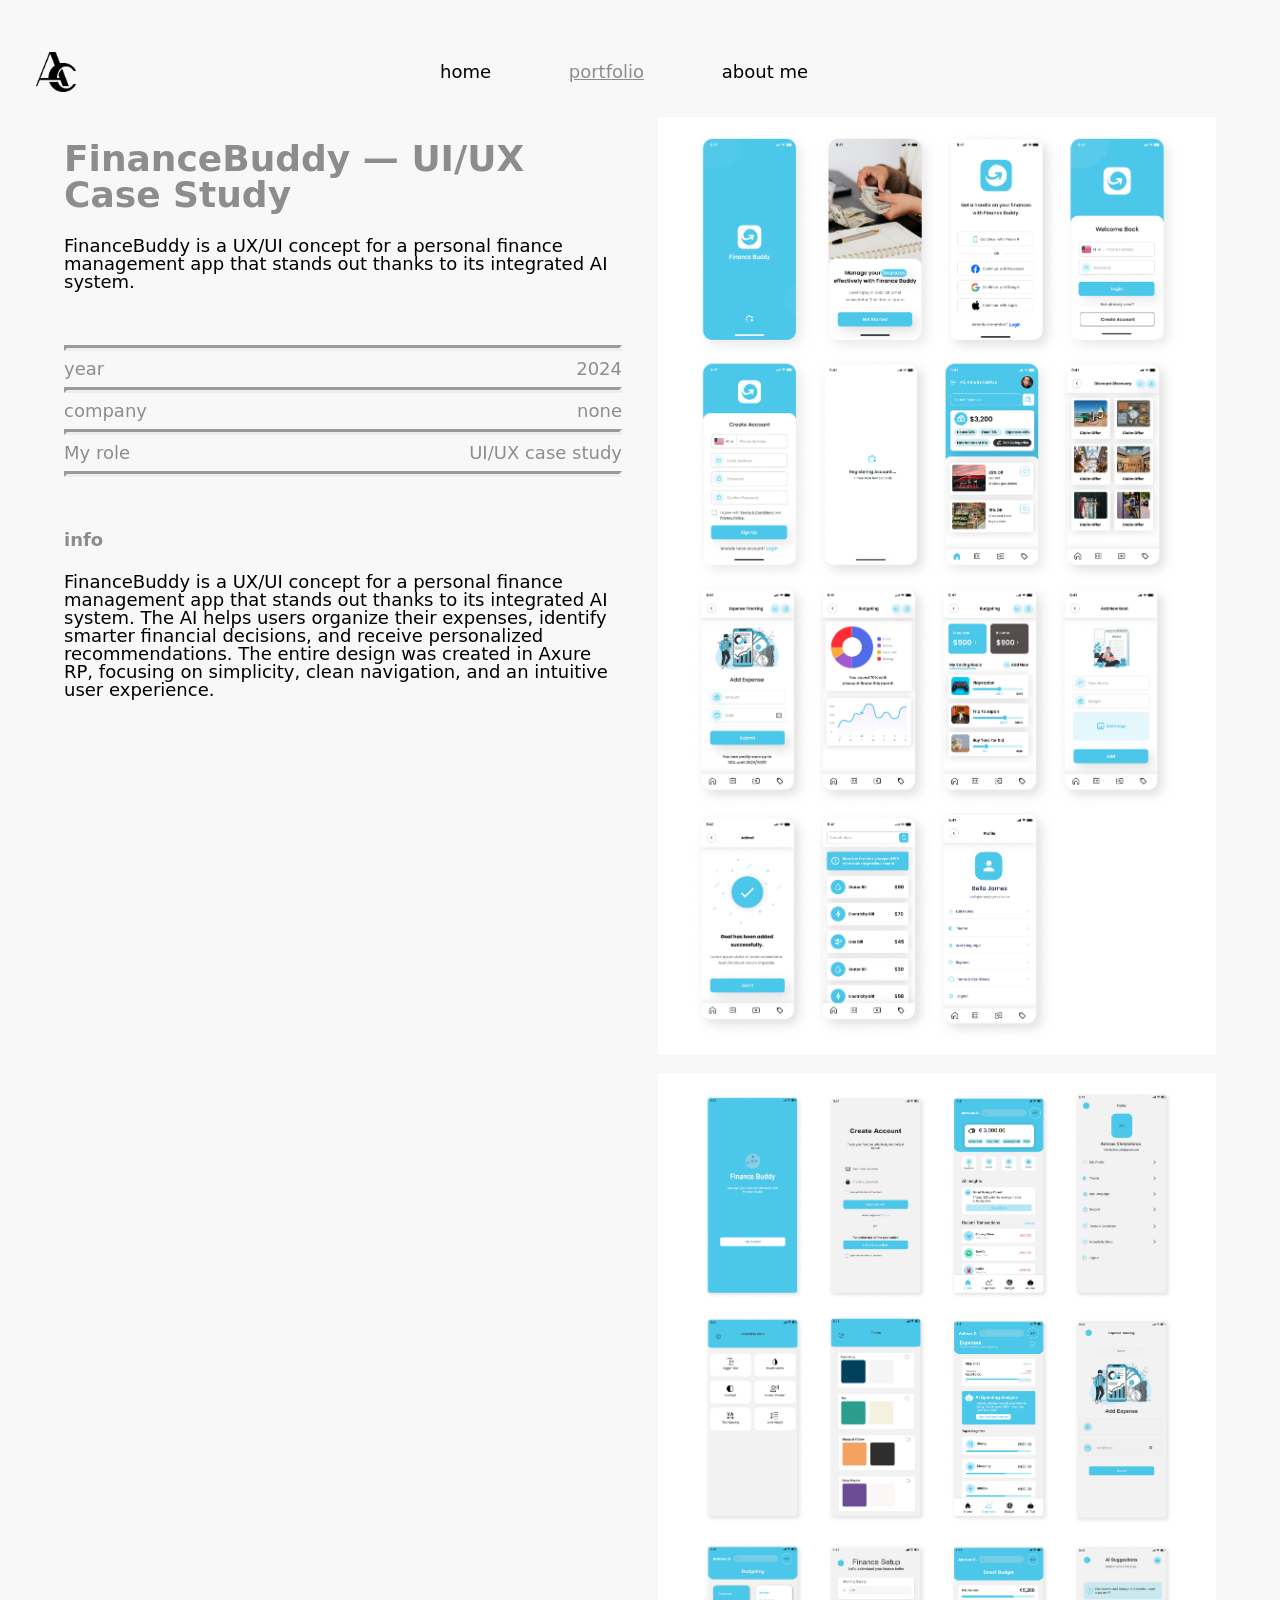
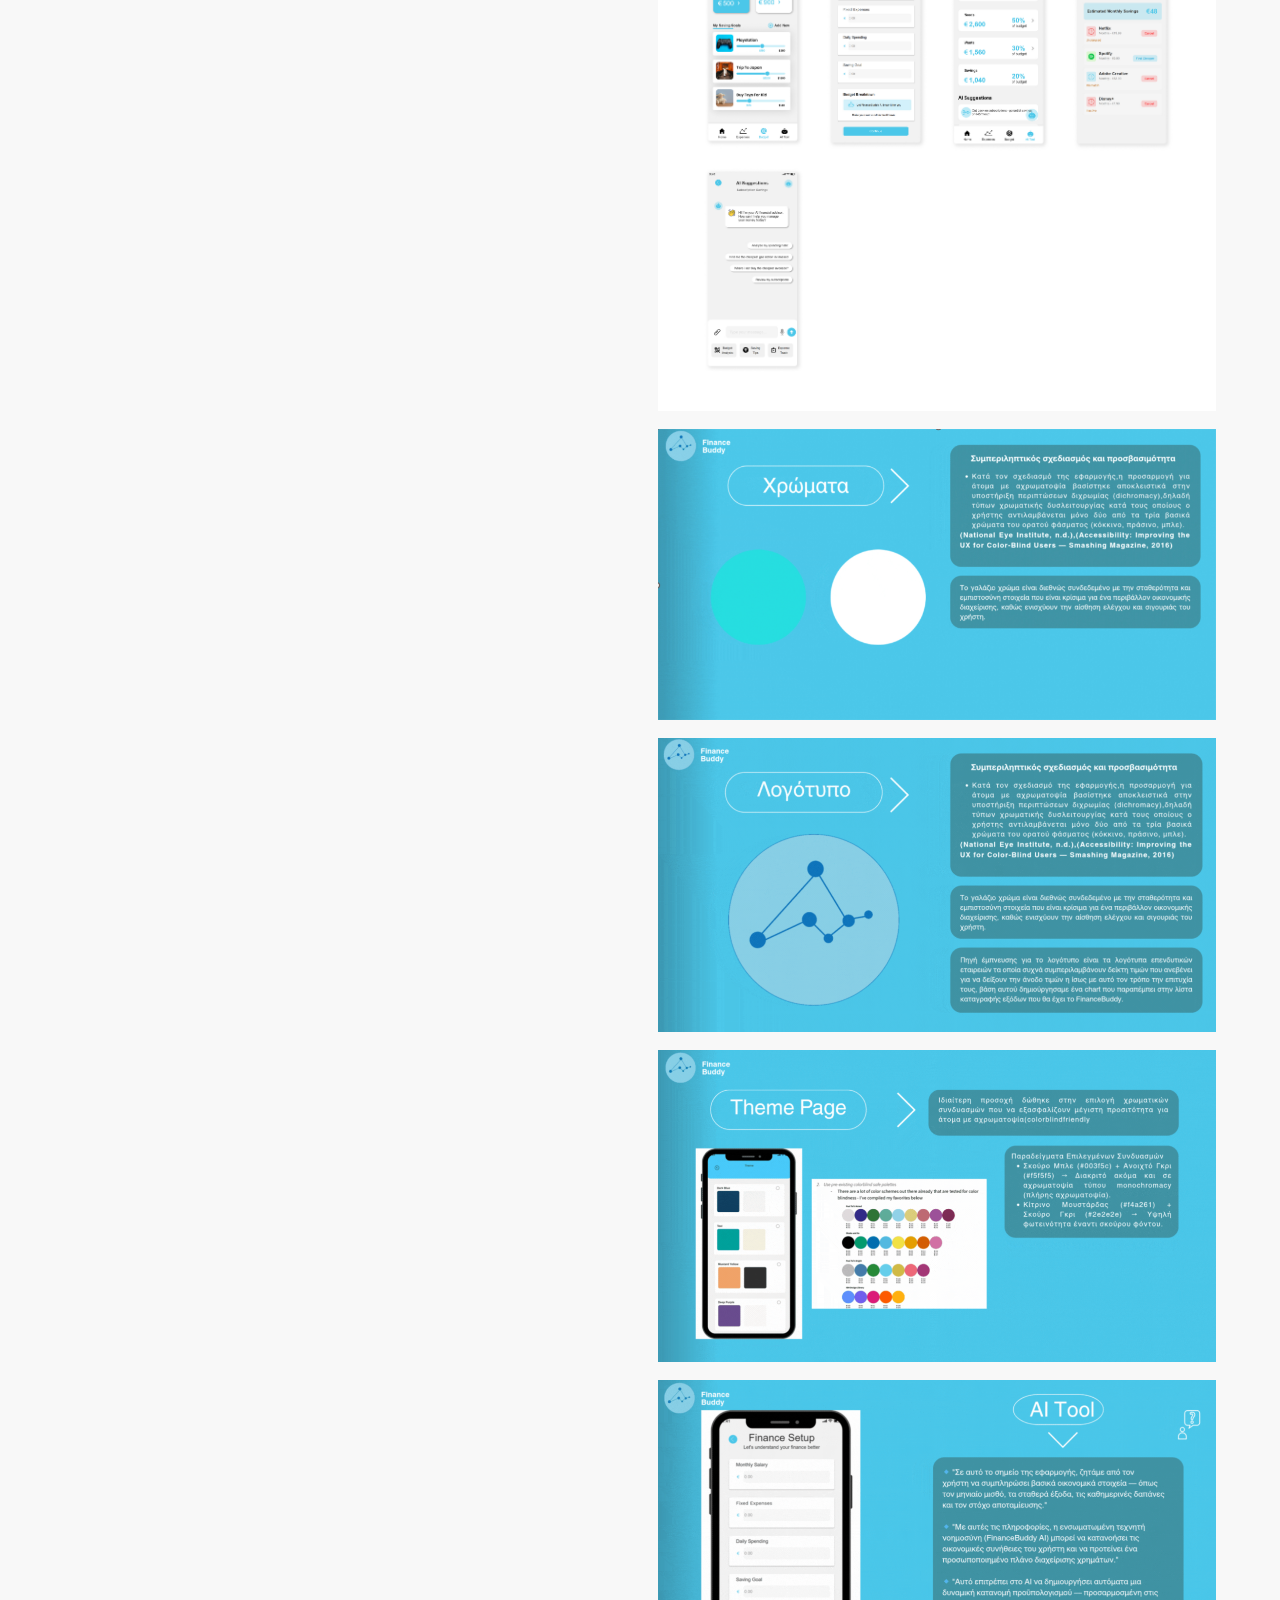
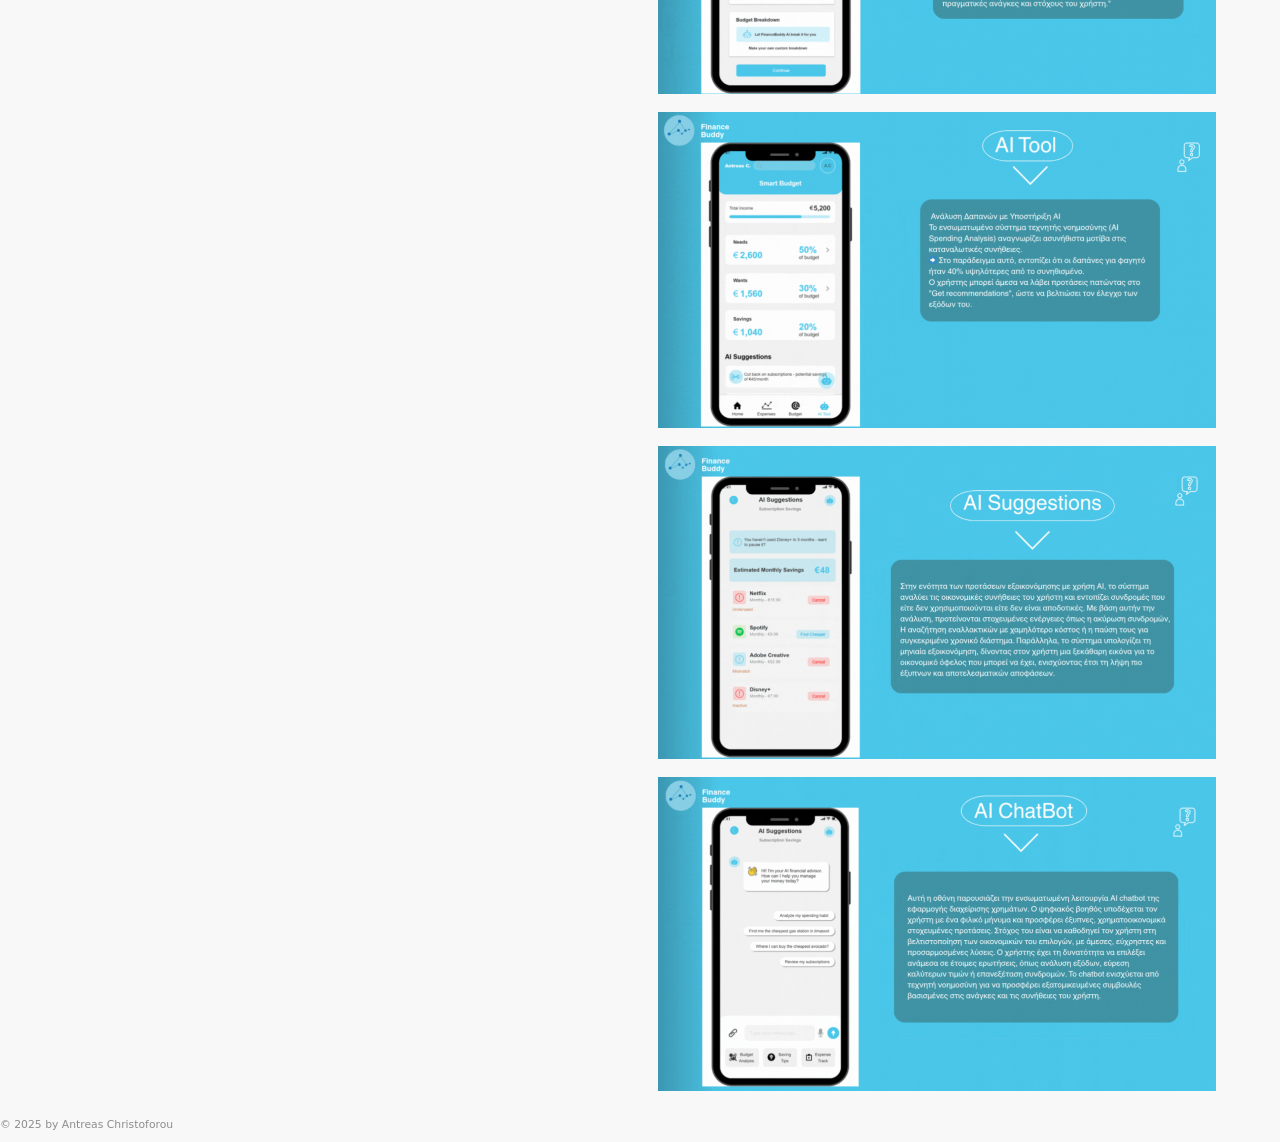
==== financebuddy.html @ de259fa6 "initial" ====
<!DOCTYPE html>
<html lang="en">
<head>
    <meta charset="UTF-8">
    <meta name="viewport" content="width=device-width, initial-scale=1.0">
    <title>fxprimusproject</title>
    <link href="styles.css" rel="stylesheet" type="text/css">
     <link rel="preconnect" href="https://fonts.googleapis.com">
<link rel="preconnect" href="https://fonts.gstatic.com" crossorigin>
<link href="https://fonts.googleapis.com/css2?family=Barriecito&display=swap" rel="stylesheet">

</head>
<body>  
    <div id="header">
        <div class="logo">
            <img src="images/MyLogoBlack.png" alt="logo">
        </div>
        <div class="links">
        <ul>
            <li><a href="index.html"> home </a></li>
            <li class="portfoliolink"><a href="porftolio.html" >portfolio</a></li>
            <li><a href="index.html"> about me </a></li>
        </ul>
        </div>
    </div>

    <div class="projectgrid">
        <div class="projectinfo">
            <h1>FinanceBuddy — UI/UX Case Study </h1>
            <p class="shortdescription">FinanceBuddy is a UX/UI concept for a personal finance management app that stands out thanks to its integrated AI system.</p>
            <hr>
            <div class="tablegrid">
                <p>year</p>
                <p class="goright">2024</p>
            </div>
            <hr>
            <div class="tablegrid">
                <p>company</p>
                <p class="goright">none</p>
            </div>
            <hr>
            <div class="tablegrid">
                <p>My role</p>
                <p class="goright">UI/UX case study</p>
            </div>
            <hr>
            <h4>info</h4>
            <p>FinanceBuddy is a UX/UI concept for a personal finance management app that stands out thanks to its integrated AI system. The AI helps users organize their expenses, identify smarter financial decisions, and receive personalized recommendations.
The entire design was created in Axure RP, focusing on simplicity, clean navigation, and an intuitive user experience.</p>
        </div>
        <div class="projectimages">
            <img src="images/financebuddy/Frame 1.jpg">
            <img src="images/financebuddy/Frame 2.jpg">
            <img src="images/financebuddy/financebuddy1.jpg">
            <img src="images/financebuddy/financebuddy2.png">
            <img src="images/financebuddy/financebuddy3.png">
            <img src="images/financebuddy/financebuddy4.png">
            <img src="images/financebuddy/financebuddy5.png">
            <img src="images/financebuddy/financebuddy6.png">
            <img src="images/financebuddy/financebuddy7.png">
       
        </div>

        </div>

    <div class="footer">
        <p>© 2025 by Antreas Christoforou</p>
    </div>
   
</body>
</html>
---- styles.css ----
html {
    font-size: clamp(12px, 1vw + 0.5rem, 18px);
}

body{
   font-family: "Boldonse", system-ui;
  font-weight: 400;
  font-style: normal;
    padding: 0;
    margin: 0;
    background-color: #F8F8F8;
    color: black;
    /* width: 100vw; */
}

*{
    box-sizing: border-box;
    position:relative;
}
a{
    text-decoration: none;
    color: black;
}

body {
	line-height: 1;
}
ol, ul {
	list-style: none;
}
#home {
    background: #020202; /* μόνο στο homepage */
    color: white;            /* το κείμενο στο homepage λευκό */
}
#header {
    width: 100%;
    height: 10vh;  /* λίγο πιο ψηλό για να αναπνεύσει το logo */

    display: grid;
    grid-template-columns: 1fr 3fr 1fr;
    justify-content: space-between; 
    align-self: center;
    margin: auto;
    align-items: center; 
    margin-top: 3vh;
   

}
.design{
    height: 100vh;
    width: 100%;
    position: absolute;
    top: 0;
    background-image: url('images/design.png');
    background-size: cover;      /* makes it fill the div */
    background-position: center; /* centers the image */
    background-repeat: no-repeat; /* prevents tiling */

 
}
.logo img {
    height: 40px;   /* το μέγεθος του logo */
    margin-left: 2rem;
    width: auto;
    display: block;  /* αφαιρεί ανεπιθύμητο κενό γύρω από img */
}

.links {
    display: flex;
    justify-content: center;
    gap: 30px;
}

.links li {
    list-style: none;
    display: inline;
    padding-right: 4rem;
}

.links a {

    text-decoration: none;
    font-size: 1rem;
}

#home .links a {
    color: white;
}
.title{
    font-size: clamp(4rem, 10vw, 10rem);
     font-family: "Bangers", system-ui;
  font-weight: 800;
  font-style: normal;
    margin-left: 4rem;
    color: #8d8d8d;
    margin-bottom: 2rem;
    margin-top: 0;

}

.myname{
    position:absolute;
    margin-top: 0;
    margin: auto;
    top: clamp(3rem, 10vw, 6rem);
    left: 4rem;
    font-size: clamp(2rem, 6vw, 5rem);
}
.myname > h1{
    margin-top: 0;
    color: #2525258e;
}

.quote{
    margin-left: 4rem;
    width: 70%;
}

.quote > h2{
    font-size: clamp(1rem, 2vw, 1.7rem);
    line-height: 2rem;
}

.homefirstsection{
   display: grid;
    width: 100%;
    height: 87vh;
    grid-template-columns: 4fr 1fr;
    align-items: center;
    backdrop-filter: blur(2px);

}

.homefirstsection .footer{
    grid-column: span 2 ;
}

.firstright {
    justify-self: right;
    align-self: center;
    width: 100%;
}

.whatido li{
    
    color: #8d8d8d;
    font-size: clamp(1rem, 2vw, 1rem);
    text-align: right;
    margin-bottom: 4rem;
    height: 8vh;
    text-align: center;
    background-color: #1b1a1ab5;
    cursor: pointer;
    display: flex;
    justify-content: center;
    align-items: center;
    border-radius: 5px 0 0 5px;
}

.whatido li::after {
    content: "";
    position: absolute;
    right: 0;
    bottom: 0;
    height: 3px;
    width: 0%;
    background-color: #D86F2A; /* your orange color */
    transition: width 0.4s ease;
}

/* Expand border on hover */
.whatido li:hover::after {
    width: 100%;
}

.portfoliopage .links a{
    color: black;
}

.portfoliolink a{
    color: #8d8d8d;
    text-decoration: underline;
}




.titlegrid{
    display: grid;
    grid-template-columns: 4fr 1fr;
    width: 90%;
    height: auto;
    overflow: hidden;
    margin: auto;
    min-height: 87vh;
}
.portfoliotitle{
    display: flex;
    flex-direction: column;
    justify-content: center;
    /* align-items: center; */
    
}
.portfoliotitle h1{
     font-size: clamp(4rem, 10vw, 10rem);
     font-family: "Bangers", system-ui;
    font-weight: 800;
    font-style: normal;
    margin-left: 0;
    color: #8d8d8d;
    margin-bottom: 0;
    margin-top: 0;
}

.arrow {
    display: flex;
    justify-content: center;
    height: 100%;
   
    align-items: center;

}

.arrow img {    
    height: 100%;

    width: 100%;
}

.porftoliogrid{
    display: grid;
    grid-template-columns: 1fr 1fr;
    gap: 4rem;
    margin: auto;
    width: 90%;

}

.porftoliogrid img {
    width: 100%;
    height: 340px;
    object-fit: cover;
    max-width: 600px;
    display: block;
    margin: auto;
}
.porftoliogrid div{
    cursor: pointer;
    transform: translateY(0); /* initial position */
    transition: transform 0.3s ease; /* smooth transition */
}
.porftoliogrid div:hover{
    transform: translateY(5px);
}
.porftoliogrid p{
    color: #8d8d8d;
}

.projectgrid{
    display: grid;
    grid-template-columns: 1fr 1fr;
    width: 90%;
    margin: auto;
    gap: 2rem;
}
.projectgrid h1,.projectgrid h4{
    color:#8d8d8d;
}
.projectgrid h4{
    margin-top: 3rem;
}
.shortdescription{
    margin-bottom: 3rem;
}
.projectgrid img {
    width: 100%;
    height: auto;
    object-fit: contain;
    max-width: 600px; /* ή ό,τι αριθμό προτιμάς */
    display: block;
    margin: auto;
    margin-bottom: 1rem;
}
.projectinfo {
    position: sticky;
    top: 2rem;     /* stays visible while scrolling */
    height: fit-content;
}

.tablegrid{
    display: grid;
    grid-template-columns: 1fr 1fr;
    width: 100%;
    
}

.tablegrid p{
    margin: 0;
    color: #8d8d8d;
}

.projectinfo hr{
    border-width: 3px;

}

.goright{
    text-align: right;
}

.footer{
    margin: auto;
    justify-self: center;
    color: #8d8d8d;
    font-size: 0.6rem;
}




@media only screen and (max-width:1024px) {
    
    #header{
    width: 100%;
    justify-content: space-between; 
    align-self: center;
    margin: auto;
    align-items: center; 

    }
    .design{
        overflow: visible;
        background: none;
        width: 100%;
        height: 100%;

    }


    .homefirstsection {
        grid-template-columns: 1fr;
    }

    .list{
        margin: auto;
    }
    .list li{
        margin-bottom: 5rem;
    }
    
    .links li a{
        font-size: 1rem;
        padding: 1rem;
    }
    .links li{
        padding: 0;
    }
    .links ul{
        padding: 0;
    }

   


    .homefirstsection {

        grid-template-columns: 1fr;
        /* margin-top: 5rem; */
    }
    .firstright {   
        justify-self: center;
        margin-right: 1rem;
        margin-top: 2rem;
    }
    .whatido li{
        text-align: left;
        background-color: rgba(118, 118, 118, 0.32);
        width: 100vw;
        height:5vh;
        text-align: center;
    }


  } 
  
  @media only screen and (max-width: 640px) {

    
    .myname {
        
        display: none;
    }
    .myname h1 {
        font-size: 2.5rem;
    }

    /* Header centered */
    #header {
        width: 100%;
        grid-template-columns: 1fr;
        margin-top: 1rem;
        height: auto;
        padding: 0;
        text-align: center;
    }

    .logo img {
        margin: 0 auto;
    }

    .links ul {
        padding: 0;
        margin-top: 1rem;
    }
    .links li {
        padding: 0.5rem 0;
    }

    /* First section layout fix */
    .homefirstsection {
        display: block;
        height: auto;
        text-align: center;
        padding: 2rem 1rem;
        backdrop-filter: none;
    }

    .design {
        background-size: cover;
        background-position: center;
    }

    /* Title size fix */
    .title {
        font-size: 3rem;
        margin: 1rem 0;
        text-align: center;
    }

    .quote {
        width: 90%;
        margin: 1rem auto;
    }
    .quote h2 {
        font-size: 1.1rem;
        line-height: 1.5rem;
    }

    /* what I do list */
    .whatido ul {
        padding: 0;
        margin-top: 2rem;
    }

    .whatido li {
        width: 100%;
        margin-bottom: 1rem;
        padding: 1rem;
        font-size: 1.1rem;
        height: auto;
    }

    /* Footer center */
    .footer {
        margin-top: 2rem;
        margin-bottom: 1rem;
        text-align: center;
    }

    /* Remove the huge empty heights */
    .design,
    .homefirstsection {
        min-height: auto;
    }

    .titlegrid{
        grid-template-columns: 1fr;
        margin: auto;
        height: 90%;
    }

    .arrow{
        height: 10rem;
        margin: auto;
        align-self: center;
        margin: 0;
    }
    .portfoliotitle h1{
        font-size: 3rem;
    }

        .projectgrid{
        grid-template-columns: 1fr;
    } 
    .porftoliogrid{
        grid-template-columns: 1fr;
    }
}
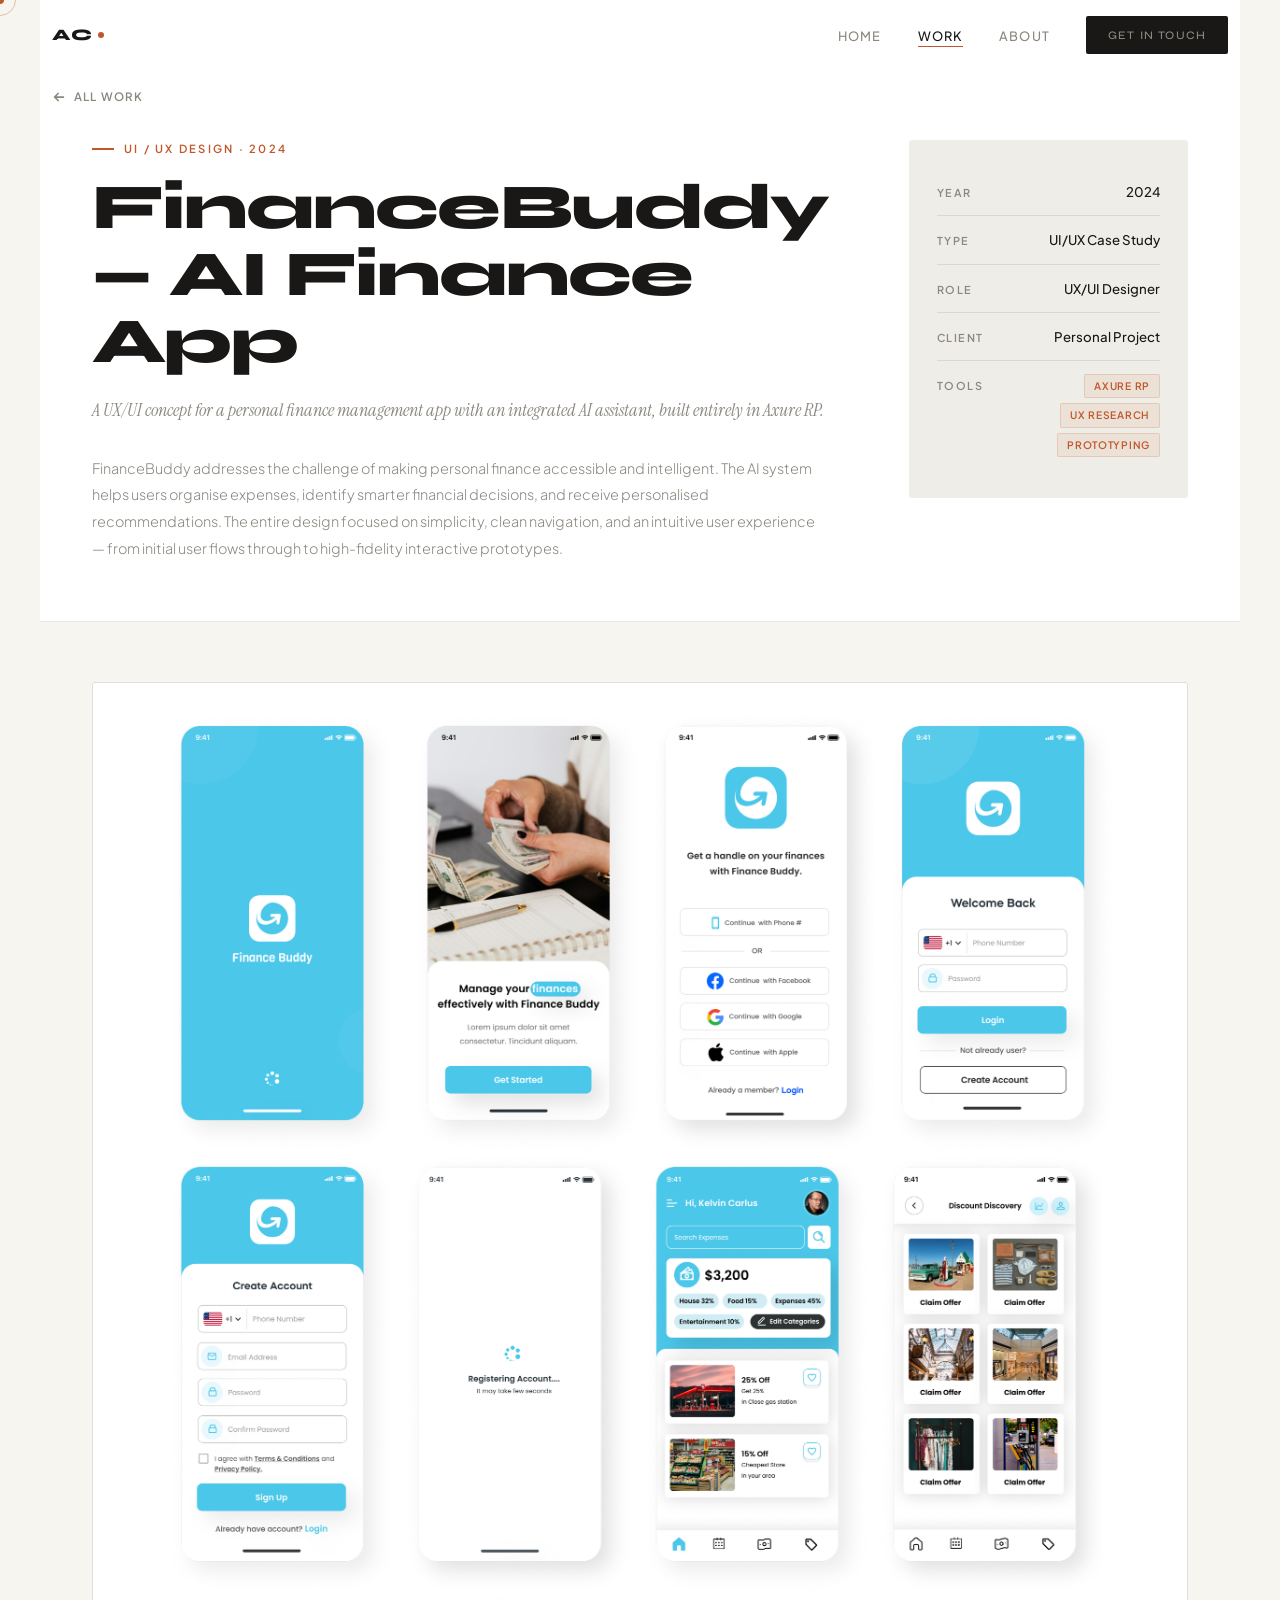
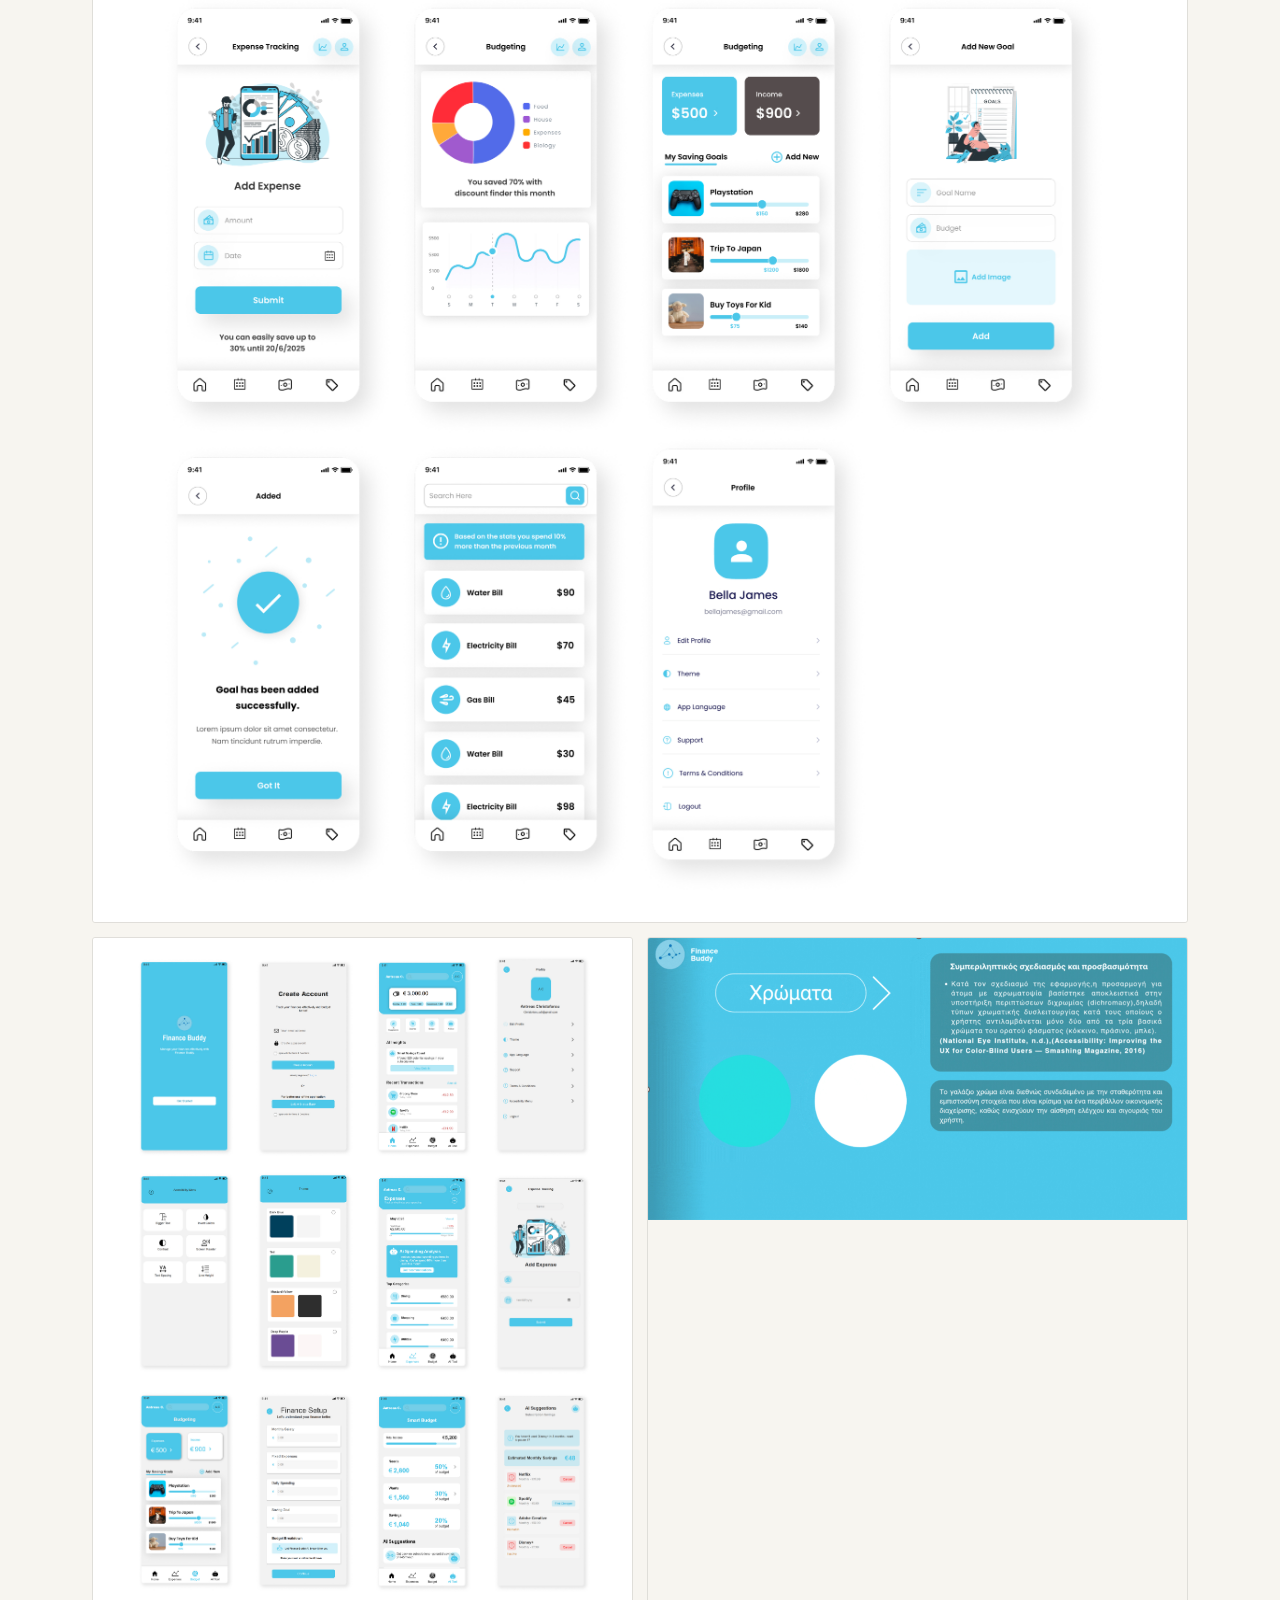
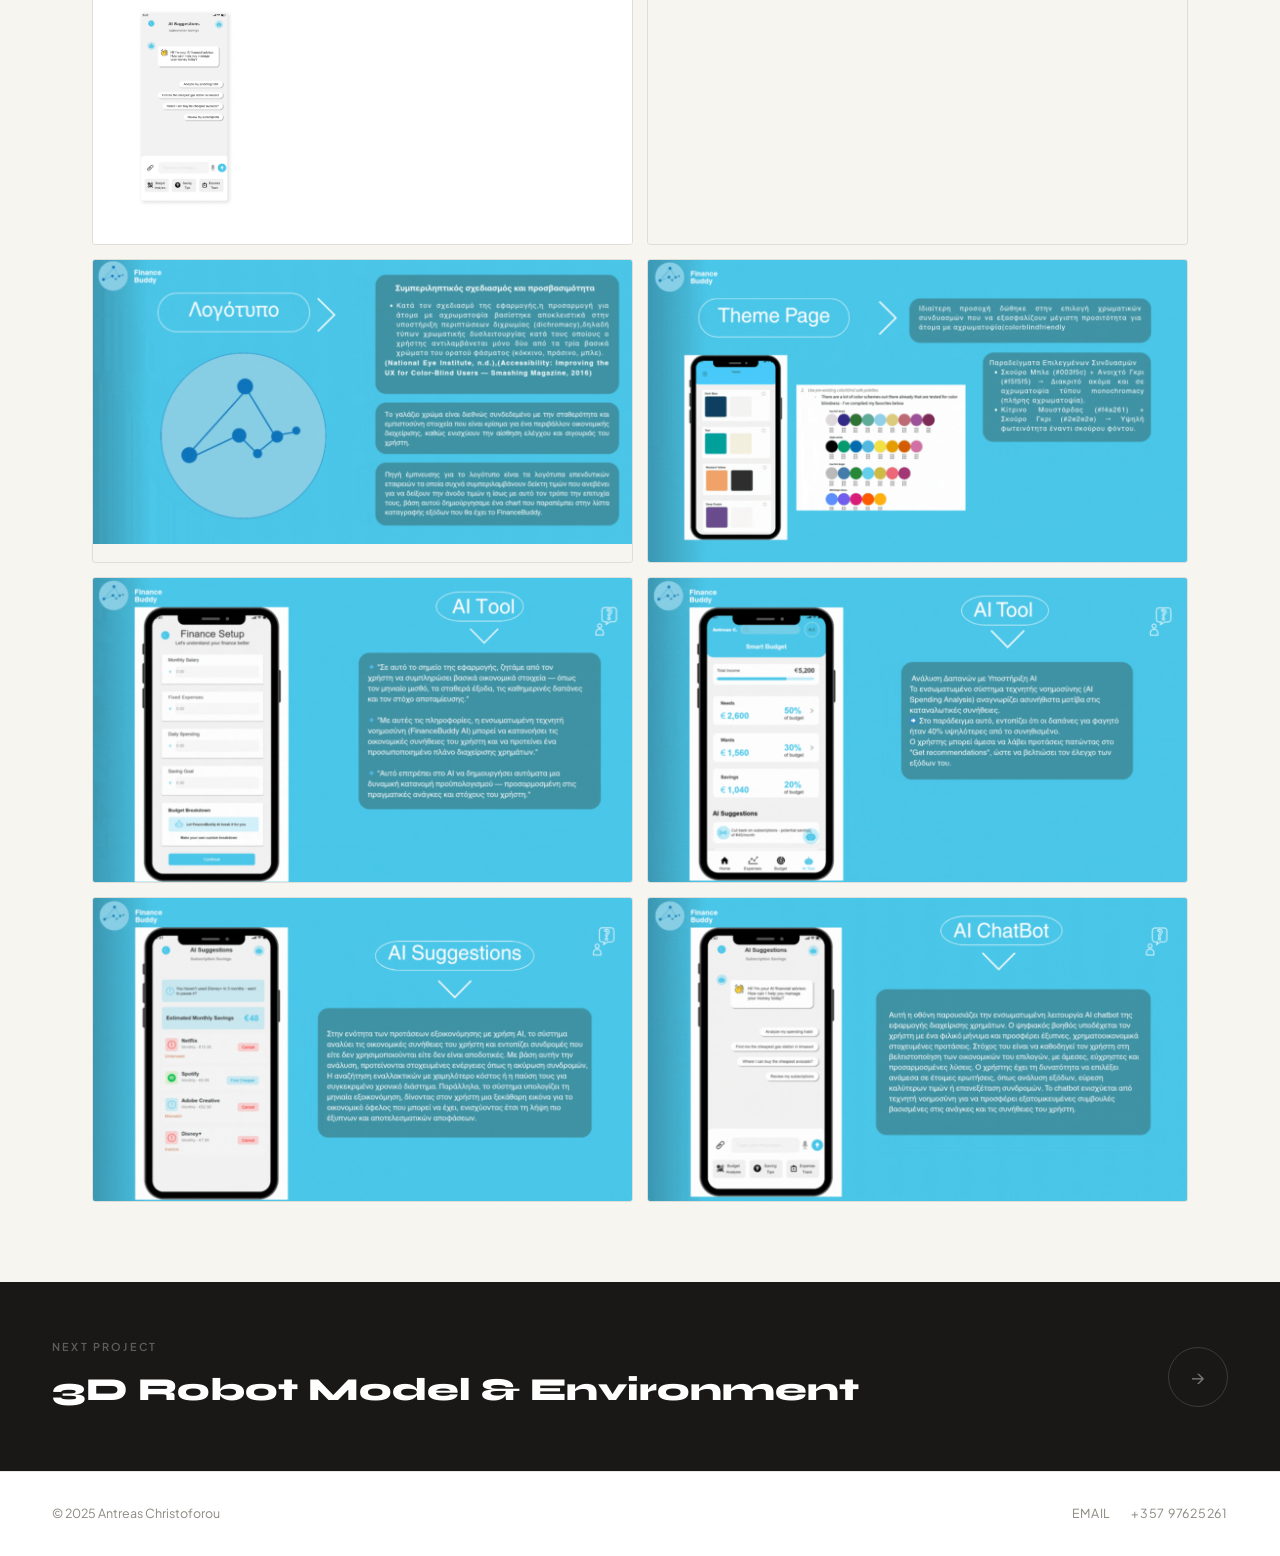
==== commit 93e5af91: "New Website My new redesign website" ====
--- a/financebuddy.html
+++ b/financebuddy.html
@@ -1,71 +1,131 @@
 <!DOCTYPE html>
 <html lang="en">
 <head>
-    <meta charset="UTF-8">
-    <meta name="viewport" content="width=device-width, initial-scale=1.0">
-    <title>fxprimusproject</title>
-    <link href="styles.css" rel="stylesheet" type="text/css">
-     <link rel="preconnect" href="https://fonts.googleapis.com">
-<link rel="preconnect" href="https://fonts.gstatic.com" crossorigin>
-<link href="https://fonts.googleapis.com/css2?family=Barriecito&display=swap" rel="stylesheet">
+  <meta charset="UTF-8">
+  <meta name="viewport" content="width=device-width, initial-scale=1.0">
+  <title>FinanceBuddy — Antreas Christoforou</title>
+  <link rel="stylesheet" href="styles.css">
+</head>
+<body>
 
-</head>
-<body>  
-    <div id="header">
-        <div class="logo">
-            <img src="images/MyLogoBlack.png" alt="logo">
+  <div class="cursor"></div>
+  <div class="cursor-ring"></div>
+
+  <nav>
+    <a href="index.html" class="nav-logo">AC<span class="nav-logo-dot"></span></a>
+    <ul class="nav-links">
+      <li><a href="index.html">Home</a></li>
+      <li><a href="portfolio.html" class="active">Work</a></li>
+      <li><a href="index.html#about">About</a></li>
+      <li><a href="mailto:christoforou.a8@gmail.com" class="btn-primary" style="padding:10px 22px;font-size:.72rem;">Get in touch</a></li>
+    </ul>
+    <button class="nav-toggle" aria-label="Toggle menu">
+      <span></span><span></span><span></span>
+    </button>
+  </nav>
+  <nav class="nav-drawer">
+    <a href="index.html">Home</a>
+    <a href="portfolio.html">Work</a>
+    <a href="index.html#about">About</a>
+    <a href="mailto:christoforou.a8@gmail.com">Contact</a>
+  </nav>
+
+  <a href="portfolio.html" class="project-back">
+    <svg width="14" height="14" viewBox="0 0 16 16" fill="none" stroke="currentColor" stroke-width="2" stroke-linecap="round" stroke-linejoin="round"><path d="M13 8H3M7 4l-4 4 4 4"/></svg>
+    All work
+  </a>
+
+  <div class="project-detail-hero">
+    <div>
+      <div class="about-label reveal" style="margin-bottom:16px;">UI / UX Design · 2024</div>
+      <h1 class="reveal d1">FinanceBuddy — AI Finance App</h1>
+      <p class="short-desc reveal d2">A UX/UI concept for a personal finance management app with an integrated AI assistant, built entirely in Axure RP.</p>
+      <p class="reveal d3">
+        FinanceBuddy addresses the challenge of making personal finance accessible and intelligent. The AI system helps users organise expenses, identify smarter financial decisions, and receive personalised recommendations. The entire design focused on simplicity, clean navigation, and an intuitive user experience — from initial user flows through to high-fidelity interactive prototypes.
+      </p>
+    </div>
+    <div class="project-meta reveal d2">
+      <div class="project-meta-row">
+        <span class="meta-label">Year</span>
+        <span class="meta-value">2024</span>
+      </div>
+      <div class="project-meta-row">
+        <span class="meta-label">Type</span>
+        <span class="meta-value">UI/UX Case Study</span>
+      </div>
+      <div class="project-meta-row">
+        <span class="meta-label">Role</span>
+        <span class="meta-value">UX/UI Designer</span>
+      </div>
+      <div class="project-meta-row">
+        <span class="meta-label">Client</span>
+        <span class="meta-value">Personal Project</span>
+      </div>
+      <div class="project-meta-row">
+        <span class="meta-label">Tools</span>
+        <div class="meta-tags">
+          <span class="meta-tag">Axure RP</span>
+          <span class="meta-tag">UX Research</span>
+          <span class="meta-tag">Prototyping</span>
         </div>
-        <div class="links">
-        <ul>
-            <li><a href="index.html"> home </a></li>
-            <li class="portfoliolink"><a href="porftolio.html" >portfolio</a></li>
-            <li><a href="index.html"> about me </a></li>
-        </ul>
-        </div>
+      </div>
     </div>
+  </div>
 
-    <div class="projectgrid">
-        <div class="projectinfo">
-            <h1>FinanceBuddy — UI/UX Case Study </h1>
-            <p class="shortdescription">FinanceBuddy is a UX/UI concept for a personal finance management app that stands out thanks to its integrated AI system.</p>
-            <hr>
-            <div class="tablegrid">
-                <p>year</p>
-                <p class="goright">2024</p>
-            </div>
-            <hr>
-            <div class="tablegrid">
-                <p>company</p>
-                <p class="goright">none</p>
-            </div>
-            <hr>
-            <div class="tablegrid">
-                <p>My role</p>
-                <p class="goright">UI/UX case study</p>
-            </div>
-            <hr>
-            <h4>info</h4>
-            <p>FinanceBuddy is a UX/UI concept for a personal finance management app that stands out thanks to its integrated AI system. The AI helps users organize their expenses, identify smarter financial decisions, and receive personalized recommendations.
-The entire design was created in Axure RP, focusing on simplicity, clean navigation, and an intuitive user experience.</p>
-        </div>
-        <div class="projectimages">
-            <img src="images/financebuddy/Frame 1.jpg">
-            <img src="images/financebuddy/Frame 2.jpg">
-            <img src="images/financebuddy/financebuddy1.jpg">
-            <img src="images/financebuddy/financebuddy2.png">
-            <img src="images/financebuddy/financebuddy3.png">
-            <img src="images/financebuddy/financebuddy4.png">
-            <img src="images/financebuddy/financebuddy5.png">
-            <img src="images/financebuddy/financebuddy6.png">
-            <img src="images/financebuddy/financebuddy7.png">
-       
-        </div>
+  <div class="project-gallery">
+    <div class="gallery-item img-full reveal">
+      <img src="images/financebuddy/Frame 1.jpg" alt="FinanceBuddy overview">
+    </div>
+    <div class="gallery-item reveal d1">
+      <img src="images/financebuddy/Frame 2.jpg" alt="FinanceBuddy frame 2">
+    </div>
+    <div class="gallery-item reveal d2">
+      <img src="images/financebuddy/financebuddy1.jpg" alt="FinanceBuddy screen 1">
+    </div>
+    <div class="gallery-item reveal d1">
+      <img src="images/financebuddy/financebuddy2.png" alt="FinanceBuddy screen 2">
+    </div>
+    <div class="gallery-item reveal d2">
+      <img src="images/financebuddy/financebuddy3.png" alt="FinanceBuddy screen 3">
+    </div>
+    <div class="gallery-item reveal d1">
+      <img src="images/financebuddy/financebuddy4.png" alt="FinanceBuddy screen 4">
+    </div>
+    <div class="gallery-item reveal d2">
+      <img src="images/financebuddy/financebuddy5.png" alt="FinanceBuddy screen 5">
+    </div>
+    <div class="gallery-item reveal d1">
+      <img src="images/financebuddy/financebuddy6.png" alt="FinanceBuddy screen 6">
+    </div>
+    <div class="gallery-item reveal d2">
+      <img src="images/financebuddy/financebuddy7.png" alt="FinanceBuddy screen 7">
+    </div>
+  </div>
 
-        </div>
+  <div class="lightbox">
+    <button class="lb-close">&#215;</button>
+    <button class="lb-prev">&#8592;</button>
+    <img src="" alt="">
+    <button class="lb-next">&#8594;</button>
+    <div class="lb-counter"></div>
+  </div>
 
-    <div class="footer">
-        <p>© 2025 by Antreas Christoforou</p>
+  <a href="robot3dmodel.html" class="next-project-strip">
+    <div>
+      <div class="nps-label">Next project</div>
+      <div class="nps-title">3D Robot Model &amp; Environment</div>
     </div>
-   
+    <div class="nps-arrow">&#8594;</div>
+  </a>
+
+  <footer class="site-footer">
+    <p>© 2025 Antreas Christoforou</p>
+    <div class="footer-socials">
+      <a href="mailto:christoforou.a8@gmail.com">Email</a>
+      <a href="tel:+35797625261">+357 97625261</a>
+    </div>
+  </footer>
+
+  <script src="main.js"></script>
 </body>
-</html>+</html>
--- a/styles.css
+++ b/styles.css
@@ -1,498 +1,781 @@
-html {
-    font-size: clamp(12px, 1vw + 0.5rem, 18px);
-}
-
-body{
-   font-family: "Boldonse", system-ui;
+/* ============================================================
+   ANTREAS CHRISTOFOROU — PORTFOLIO
+   Aesthetic: Light editorial — crisp, warm, professional
+   Fonts: Syne (display) + Instrument Serif (italic) + Plus Jakarta Sans (body)
+   ============================================================ */
+
+@import url('https://fonts.googleapis.com/css2?family=Syne:wght@400;600;700;800&family=Plus+Jakarta+Sans:ital,wght@0,300;0,400;0,500;0,600;1,300&family=Instrument+Serif:ital@0;1&display=swap');
+
+/* ── Variables ─────────────────────────────────────────────── */
+:root {
+  --bg:          #F7F5F0;
+  --bg2:         #EFEDE7;
+  --bg3:         #E8E5DE;
+  --ink:         #1A1816;
+  --ink2:        #3D3A35;
+  --muted:       #8C8880;
+  --border:      rgba(26,24,22,0.1);
+  --accent:      #C0572A;
+  --accent2:     #E8834F;
+  --white:       #FFFFFF;
+  --nav-h:       70px;
+  --ease:        cubic-bezier(0.16, 1, 0.3, 1);
+  --ease2:       cubic-bezier(0.4, 0, 0.2, 1);
+}
+
+/* ── Reset ─────────────────────────────────────────────────── */
+*, *::before, *::after { box-sizing: border-box; margin: 0; padding: 0; }
+html { font-size: 16px; scroll-behavior: smooth; }
+body {
+  font-family: 'Plus Jakarta Sans', sans-serif;
+  background: var(--bg);
+  color: var(--ink);
+  line-height: 1.6;
+  overflow-x: hidden;
+}
+a { text-decoration: none; color: inherit; }
+img { display: block; max-width: 100%; }
+ul { list-style: none; }
+
+/* ── Custom cursor (desktop only) ─────────────────────────── */
+@media (pointer: fine) {
+  body { cursor: none; }
+  .cursor {
+    position: fixed;
+    width: 8px; height: 8px;
+    background: var(--accent);
+    border-radius: 50%;
+    pointer-events: none;
+    z-index: 9999;
+    transform: translate(-50%, -50%);
+    transition: width .25s var(--ease), height .25s var(--ease), background .25s;
+    will-change: transform;
+  }
+  .cursor-ring {
+    position: fixed;
+    width: 32px; height: 32px;
+    border: 1.5px solid rgba(192,87,42,0.35);
+    border-radius: 50%;
+    pointer-events: none;
+    z-index: 9998;
+    transform: translate(-50%, -50%);
+    transition: width .35s var(--ease), height .35s var(--ease), opacity .3s, border-color .3s;
+    will-change: transform;
+  }
+  .cursor.grow { width: 18px; height: 18px; background: var(--accent2); }
+  .cursor-ring.grow { width: 50px; height: 50px; border-color: rgba(192,87,42,0.5); }
+}
+
+/* ── Nav ───────────────────────────────────────────────────── */
+nav {
+  position: fixed; top: 0; left: 0; right: 0;
+  height: var(--nav-h);
+  display: flex; align-items: center; justify-content: space-between;
+  padding: 0 52px;
+  z-index: 200;
+  transition: background .4s, box-shadow .4s, backdrop-filter .4s;
+}
+nav.scrolled {
+  background: rgba(247,245,240,0.88);
+  backdrop-filter: blur(18px);
+  -webkit-backdrop-filter: blur(18px);
+  box-shadow: 0 1px 0 var(--border);
+}
+.nav-logo {
+  font-family: 'Syne', sans-serif;
+  font-weight: 800;
+  font-size: 1rem;
+  letter-spacing: .04em;
+  color: var(--ink);
+  display: flex; align-items: center; gap: 6px;
+}
+.nav-logo-dot {
+  width: 6px; height: 6px;
+  border-radius: 50%;
+  background: var(--accent);
+  display: inline-block;
+}
+.nav-links { display: flex; align-items: center; gap: 36px; }
+.nav-links a {
+  font-size: .8rem;
+  font-weight: 500;
+  letter-spacing: .1em;
+  text-transform: uppercase;
+  color: var(--muted);
+  position: relative;
+  transition: color .3s;
+}
+.nav-links a::after {
+  content: '';
+  position: absolute; bottom: -3px; left: 0;
+  height: 1.5px; width: 0;
+  background: var(--accent);
+  transition: width .3s var(--ease);
+}
+.nav-links a:hover, .nav-links a.active { color: var(--ink); }
+.nav-links a:hover::after, .nav-links a.active::after { width: 100%; }
+
+/* Hamburger */
+.nav-toggle {
+  display: none; flex-direction: column;
+  gap: 5px; cursor: pointer; padding: 4px; z-index: 201;
+}
+.nav-toggle span {
+  display: block; width: 22px; height: 2px;
+  background: var(--ink); border-radius: 2px;
+  transition: transform .35s var(--ease), opacity .3s;
+}
+.nav-toggle.open span:nth-child(1) { transform: translateY(7px) rotate(45deg); }
+.nav-toggle.open span:nth-child(2) { opacity: 0; }
+.nav-toggle.open span:nth-child(3) { transform: translateY(-7px) rotate(-45deg); }
+
+/* Mobile drawer */
+.nav-drawer {
+  position: fixed; inset: 0;
+  background: var(--bg);
+  z-index: 199;
+  display: flex; flex-direction: column;
+  align-items: center; justify-content: center; gap: 36px;
+  opacity: 0; pointer-events: none;
+  transition: opacity .4s var(--ease);
+}
+.nav-drawer.open { opacity: 1; pointer-events: all; }
+.nav-drawer a {
+  font-family: 'Syne', sans-serif;
+  font-size: 2.4rem; font-weight: 800;
+  color: var(--bg3);
+  transition: color .3s;
+}
+.nav-drawer a:hover { color: var(--accent); }
+
+/* ── Scroll reveal ─────────────────────────────────────────── */
+.reveal {
+  opacity: 0; transform: translateY(28px);
+  transition: opacity .75s var(--ease), transform .75s var(--ease);
+}
+.reveal.visible { opacity: 1; transform: none; }
+.reveal-l {
+  opacity: 0; transform: translateX(-30px);
+  transition: opacity .75s var(--ease), transform .75s var(--ease);
+}
+.reveal-l.visible { opacity: 1; transform: none; }
+
+/* delay helpers */
+.d1 { transition-delay: .08s; }
+.d2 { transition-delay: .16s; }
+.d3 { transition-delay: .24s; }
+.d4 { transition-delay: .32s; }
+.d5 { transition-delay: .40s; }
+
+/* ── Footer ────────────────────────────────────────────────── */
+.site-footer {
+  border-top: 1px solid var(--border);
+  padding: 32px 52px;
+  display: flex; align-items: center;
+  justify-content: space-between; flex-wrap: wrap; gap: 12px;
+  background: var(--white);
+}
+.site-footer p { font-size: .78rem; color: var(--muted); }
+.footer-socials { display: flex; gap: 20px; }
+.footer-socials a {
+  font-size: .78rem; letter-spacing: .06em;
+  text-transform: uppercase; color: var(--muted);
+  transition: color .3s;
+}
+.footer-socials a:hover { color: var(--accent); }
+
+/* ============================================================
+   HOME PAGE
+   ============================================================ */
+.hero {
+  min-height: 100vh;
+  display: flex; flex-direction: column; justify-content: flex-end;
+  padding: calc(var(--nav-h) + 40px) 52px 72px;
+  position: relative; overflow: hidden;
+  background: var(--white);
+}
+
+/* Thin ruled lines decoration */
+.hero-lines {
+  position: absolute; top: 0; right: 0;
+  width: 38%; height: 100%;
+  display: flex; gap: 1px;
+  pointer-events: none;
+}
+.hero-lines span {
+  flex: 1;
+  background: var(--bg2);
+  opacity: .5;
+}
+
+/* Floating label */
+.hero-eyebrow {
+  display: inline-flex; align-items: center; gap: 10px;
+  font-size: .7rem; font-weight: 600;
+  letter-spacing: .2em; text-transform: uppercase;
+  color: var(--accent); margin-bottom: 24px;
+  animation: fadeUp .7s var(--ease) .1s both;
+}
+.hero-eyebrow-line { width: 28px; height: 1.5px; background: var(--accent); }
+
+.hero-heading {
+  font-family: 'Syne', sans-serif;
+  font-weight: 800;
+  font-size: clamp(3.4rem, 9vw, 8.5rem);
+  line-height: .94;
+  letter-spacing: -.03em;
+  color: var(--ink);
+  max-width: 900px;
+  margin-bottom: 48px;
+  animation: fadeUp .85s var(--ease) .25s both;
+}
+.hero-heading em {
+  font-family: 'Instrument Serif', serif;
+  font-style: italic;
+  color: var(--accent);
   font-weight: 400;
-  font-style: normal;
-    padding: 0;
-    margin: 0;
-    background-color: #F8F8F8;
-    color: black;
-    /* width: 100vw; */
-}
-
-*{
-    box-sizing: border-box;
-    position:relative;
-}
-a{
-    text-decoration: none;
-    color: black;
-}
-
-body {
-	line-height: 1;
-}
-ol, ul {
-	list-style: none;
-}
-#home {
-    background: #020202; /* μόνο στο homepage */
-    color: white;            /* το κείμενο στο homepage λευκό */
-}
-#header {
-    width: 100%;
-    height: 10vh;  /* λίγο πιο ψηλό για να αναπνεύσει το logo */
-
-    display: grid;
-    grid-template-columns: 1fr 3fr 1fr;
-    justify-content: space-between; 
-    align-self: center;
-    margin: auto;
-    align-items: center; 
-    margin-top: 3vh;
-   
-
-}
-.design{
-    height: 100vh;
-    width: 100%;
-    position: absolute;
-    top: 0;
-    background-image: url('images/design.png');
-    background-size: cover;      /* makes it fill the div */
-    background-position: center; /* centers the image */
-    background-repeat: no-repeat; /* prevents tiling */
-
- 
-}
-.logo img {
-    height: 40px;   /* το μέγεθος του logo */
-    margin-left: 2rem;
-    width: auto;
-    display: block;  /* αφαιρεί ανεπιθύμητο κενό γύρω από img */
-}
-
-.links {
-    display: flex;
-    justify-content: center;
-    gap: 30px;
-}
-
-.links li {
-    list-style: none;
-    display: inline;
-    padding-right: 4rem;
-}
-
-.links a {
-
-    text-decoration: none;
-    font-size: 1rem;
-}
-
-#home .links a {
-    color: white;
-}
-.title{
-    font-size: clamp(4rem, 10vw, 10rem);
-     font-family: "Bangers", system-ui;
-  font-weight: 800;
-  font-style: normal;
-    margin-left: 4rem;
-    color: #8d8d8d;
-    margin-bottom: 2rem;
-    margin-top: 0;
-
-}
-
-.myname{
-    position:absolute;
-    margin-top: 0;
-    margin: auto;
-    top: clamp(3rem, 10vw, 6rem);
-    left: 4rem;
-    font-size: clamp(2rem, 6vw, 5rem);
-}
-.myname > h1{
-    margin-top: 0;
-    color: #2525258e;
-}
-
-.quote{
-    margin-left: 4rem;
-    width: 70%;
-}
-
-.quote > h2{
-    font-size: clamp(1rem, 2vw, 1.7rem);
-    line-height: 2rem;
-}
-
-.homefirstsection{
-   display: grid;
-    width: 100%;
-    height: 87vh;
-    grid-template-columns: 4fr 1fr;
-    align-items: center;
-    backdrop-filter: blur(2px);
-
-}
-
-.homefirstsection .footer{
-    grid-column: span 2 ;
-}
-
-.firstright {
-    justify-self: right;
-    align-self: center;
-    width: 100%;
-}
-
-.whatido li{
-    
-    color: #8d8d8d;
-    font-size: clamp(1rem, 2vw, 1rem);
-    text-align: right;
-    margin-bottom: 4rem;
-    height: 8vh;
-    text-align: center;
-    background-color: #1b1a1ab5;
-    cursor: pointer;
-    display: flex;
-    justify-content: center;
-    align-items: center;
-    border-radius: 5px 0 0 5px;
-}
-
-.whatido li::after {
-    content: "";
-    position: absolute;
-    right: 0;
-    bottom: 0;
-    height: 3px;
-    width: 0%;
-    background-color: #D86F2A; /* your orange color */
-    transition: width 0.4s ease;
-}
-
-/* Expand border on hover */
-.whatido li:hover::after {
-    width: 100%;
-}
-
-.portfoliopage .links a{
-    color: black;
-}
-
-.portfoliolink a{
-    color: #8d8d8d;
-    text-decoration: underline;
-}
-
-
-
-
-.titlegrid{
-    display: grid;
-    grid-template-columns: 4fr 1fr;
-    width: 90%;
-    height: auto;
-    overflow: hidden;
-    margin: auto;
-    min-height: 87vh;
-}
-.portfoliotitle{
-    display: flex;
-    flex-direction: column;
-    justify-content: center;
-    /* align-items: center; */
-    
-}
-.portfoliotitle h1{
-     font-size: clamp(4rem, 10vw, 10rem);
-     font-family: "Bangers", system-ui;
-    font-weight: 800;
-    font-style: normal;
-    margin-left: 0;
-    color: #8d8d8d;
-    margin-bottom: 0;
-    margin-top: 0;
-}
-
-.arrow {
-    display: flex;
-    justify-content: center;
-    height: 100%;
-   
-    align-items: center;
-
-}
-
-.arrow img {    
-    height: 100%;
-
-    width: 100%;
-}
-
-.porftoliogrid{
-    display: grid;
-    grid-template-columns: 1fr 1fr;
-    gap: 4rem;
-    margin: auto;
-    width: 90%;
-
-}
-
-.porftoliogrid img {
-    width: 100%;
-    height: 340px;
-    object-fit: cover;
-    max-width: 600px;
-    display: block;
-    margin: auto;
-}
-.porftoliogrid div{
-    cursor: pointer;
-    transform: translateY(0); /* initial position */
-    transition: transform 0.3s ease; /* smooth transition */
-}
-.porftoliogrid div:hover{
-    transform: translateY(5px);
-}
-.porftoliogrid p{
-    color: #8d8d8d;
-}
-
-.projectgrid{
-    display: grid;
-    grid-template-columns: 1fr 1fr;
-    width: 90%;
-    margin: auto;
-    gap: 2rem;
-}
-.projectgrid h1,.projectgrid h4{
-    color:#8d8d8d;
-}
-.projectgrid h4{
-    margin-top: 3rem;
-}
-.shortdescription{
-    margin-bottom: 3rem;
-}
-.projectgrid img {
-    width: 100%;
-    height: auto;
-    object-fit: contain;
-    max-width: 600px; /* ή ό,τι αριθμό προτιμάς */
-    display: block;
-    margin: auto;
-    margin-bottom: 1rem;
-}
-.projectinfo {
-    position: sticky;
-    top: 2rem;     /* stays visible while scrolling */
-    height: fit-content;
-}
-
-.tablegrid{
-    display: grid;
-    grid-template-columns: 1fr 1fr;
-    width: 100%;
-    
-}
-
-.tablegrid p{
-    margin: 0;
-    color: #8d8d8d;
-}
-
-.projectinfo hr{
-    border-width: 3px;
-
-}
-
-.goright{
-    text-align: right;
-}
-
-.footer{
-    margin: auto;
-    justify-self: center;
-    color: #8d8d8d;
-    font-size: 0.6rem;
-}
-
-
-
-
-@media only screen and (max-width:1024px) {
-    
-    #header{
-    width: 100%;
-    justify-content: space-between; 
-    align-self: center;
-    margin: auto;
-    align-items: center; 
-
-    }
-    .design{
-        overflow: visible;
-        background: none;
-        width: 100%;
-        height: 100%;
-
-    }
-
-
-    .homefirstsection {
-        grid-template-columns: 1fr;
-    }
-
-    .list{
-        margin: auto;
-    }
-    .list li{
-        margin-bottom: 5rem;
-    }
-    
-    .links li a{
-        font-size: 1rem;
-        padding: 1rem;
-    }
-    .links li{
-        padding: 0;
-    }
-    .links ul{
-        padding: 0;
-    }
-
-   
-
-
-    .homefirstsection {
-
-        grid-template-columns: 1fr;
-        /* margin-top: 5rem; */
-    }
-    .firstright {   
-        justify-self: center;
-        margin-right: 1rem;
-        margin-top: 2rem;
-    }
-    .whatido li{
-        text-align: left;
-        background-color: rgba(118, 118, 118, 0.32);
-        width: 100vw;
-        height:5vh;
-        text-align: center;
-    }
-
-
-  } 
-  
-  @media only screen and (max-width: 640px) {
-
-    
-    .myname {
-        
-        display: none;
-    }
-    .myname h1 {
-        font-size: 2.5rem;
-    }
-
-    /* Header centered */
-    #header {
-        width: 100%;
-        grid-template-columns: 1fr;
-        margin-top: 1rem;
-        height: auto;
-        padding: 0;
-        text-align: center;
-    }
-
-    .logo img {
-        margin: 0 auto;
-    }
-
-    .links ul {
-        padding: 0;
-        margin-top: 1rem;
-    }
-    .links li {
-        padding: 0.5rem 0;
-    }
-
-    /* First section layout fix */
-    .homefirstsection {
-        display: block;
-        height: auto;
-        text-align: center;
-        padding: 2rem 1rem;
-        backdrop-filter: none;
-    }
-
-    .design {
-        background-size: cover;
-        background-position: center;
-    }
-
-    /* Title size fix */
-    .title {
-        font-size: 3rem;
-        margin: 1rem 0;
-        text-align: center;
-    }
-
-    .quote {
-        width: 90%;
-        margin: 1rem auto;
-    }
-    .quote h2 {
-        font-size: 1.1rem;
-        line-height: 1.5rem;
-    }
-
-    /* what I do list */
-    .whatido ul {
-        padding: 0;
-        margin-top: 2rem;
-    }
-
-    .whatido li {
-        width: 100%;
-        margin-bottom: 1rem;
-        padding: 1rem;
-        font-size: 1.1rem;
-        height: auto;
-    }
-
-    /* Footer center */
-    .footer {
-        margin-top: 2rem;
-        margin-bottom: 1rem;
-        text-align: center;
-    }
-
-    /* Remove the huge empty heights */
-    .design,
-    .homefirstsection {
-        min-height: auto;
-    }
-
-    .titlegrid{
-        grid-template-columns: 1fr;
-        margin: auto;
-        height: 90%;
-    }
-
-    .arrow{
-        height: 10rem;
-        margin: auto;
-        align-self: center;
-        margin: 0;
-    }
-    .portfoliotitle h1{
-        font-size: 3rem;
-    }
-
-        .projectgrid{
-        grid-template-columns: 1fr;
-    } 
-    .porftoliogrid{
-        grid-template-columns: 1fr;
-    }
-}+  letter-spacing: -.01em;
+}
+
+.hero-bottom {
+  display: flex; align-items: flex-end;
+  justify-content: space-between;
+  gap: 40px; flex-wrap: wrap;
+  animation: fadeUp .85s var(--ease) .4s both;
+}
+.hero-desc {
+  max-width: 400px; font-size: .95rem;
+  color: var(--muted); line-height: 1.8; font-weight: 300;
+}
+.hero-actions { display: flex; gap: 14px; flex-wrap: wrap; }
+
+.btn-primary {
+  display: inline-flex; align-items: center; gap: 10px;
+  font-family: 'Syne', sans-serif;
+  font-size: .78rem; font-weight: 700;
+  letter-spacing: .1em; text-transform: uppercase;
+  background: var(--ink); color: var(--white);
+  padding: 15px 32px; border-radius: 2px;
+  transition: background .3s, gap .3s var(--ease), transform .3s var(--ease);
+}
+.btn-primary:hover { background: var(--accent); gap: 16px; transform: translateY(-2px); }
+
+.btn-ghost {
+  display: inline-flex; align-items: center; gap: 10px;
+  font-family: 'Syne', sans-serif;
+  font-size: .78rem; font-weight: 700;
+  letter-spacing: .1em; text-transform: uppercase;
+  background: transparent; color: var(--ink);
+  padding: 14px 30px; border-radius: 2px;
+  border: 1.5px solid var(--border);
+  transition: border-color .3s, color .3s, transform .3s var(--ease);
+}
+.btn-ghost:hover { border-color: var(--ink); transform: translateY(-2px); }
+
+/* Scroll indicator */
+.scroll-indicator {
+  position: absolute; bottom: 36px; left: 52px;
+  display: flex; align-items: center; gap: 12px;
+  animation: fadeIn 1s ease .9s both;
+}
+.scroll-indicator span {
+  font-size: .65rem; letter-spacing: .18em;
+  text-transform: uppercase; color: var(--muted);
+  writing-mode: vertical-rl;
+}
+.scroll-bar {
+  width: 1px; height: 52px;
+  background: var(--border); overflow: hidden; position: relative;
+}
+.scroll-bar::after {
+  content: '';
+  position: absolute; top: 0; left: 0;
+  width: 100%; height: 40%;
+  background: var(--accent);
+  animation: scrollSlide 1.6s ease-in-out infinite;
+}
+@keyframes scrollSlide {
+  0%   { transform: translateY(-100%); }
+  100% { transform: translateY(300%); }
+}
+
+/* Hero marquee strip */
+.marquee-strip {
+  background: var(--ink);
+  overflow: hidden; padding: 16px 0;
+  position: relative;
+}
+.marquee-track {
+  display: flex; gap: 0;
+  animation: marquee 22s linear infinite;
+  width: max-content;
+}
+.marquee-track span {
+  font-family: 'Syne', sans-serif;
+  font-size: .72rem; font-weight: 700;
+  letter-spacing: .16em; text-transform: uppercase;
+  color: rgba(255,255,255,.35);
+  white-space: nowrap; padding: 0 32px;
+}
+.marquee-track span.accent { color: var(--accent2); }
+@keyframes marquee {
+  from { transform: translateX(0); }
+  to   { transform: translateX(-50%); }
+}
+
+/* About section on homepage */
+.about-section {
+  background: var(--white);
+  padding: 100px 52px;
+  display: grid;
+  grid-template-columns: 1fr 1.2fr;
+  gap: 100px; align-items: start;
+  max-width: 1200px; margin: 0 auto;
+}
+.about-label {
+  font-size: .7rem; font-weight: 600;
+  letter-spacing: .2em; text-transform: uppercase;
+  color: var(--accent); margin-bottom: 18px;
+  display: flex; align-items: center; gap: 10px;
+}
+.about-label::before { content: ''; width: 22px; height: 1.5px; background: var(--accent); }
+.about-section h2 {
+  font-family: 'Syne', sans-serif;
+  font-size: clamp(1.8rem, 3.5vw, 3rem);
+  font-weight: 800; line-height: 1.15; color: var(--ink);
+  margin-bottom: 24px;
+}
+.about-section h2 em {
+  font-family: 'Instrument Serif', serif;
+  font-style: italic; font-weight: 400;
+  color: var(--accent);
+}
+.about-section p {
+  font-size: .93rem; color: var(--muted);
+  line-height: 1.85; font-weight: 300; margin-bottom: 14px;
+}
+.about-section p:last-of-type { margin-bottom: 32px; }
+
+/* Experience badge */
+.exp-badge {
+  display: inline-flex; align-items: center; gap: 14px;
+  background: var(--bg2); border-radius: 4px;
+  padding: 14px 20px; margin-bottom: 36px;
+}
+.exp-badge-num {
+  font-family: 'Syne', sans-serif;
+  font-size: 2rem; font-weight: 800; color: var(--accent);
+  line-height: 1;
+}
+.exp-badge-text { font-size: .78rem; color: var(--muted); line-height: 1.4; }
+.exp-badge-text strong { display: block; color: var(--ink); font-weight: 600; }
+
+/* Skills grid */
+.skills-block { display: flex; flex-direction: column; gap: 32px; }
+.skills-category-label {
+  font-size: .68rem; font-weight: 600;
+  letter-spacing: .16em; text-transform: uppercase;
+  color: var(--muted); margin-bottom: 10px;
+}
+.skills-tags { display: flex; flex-wrap: wrap; gap: 8px; }
+.skill-tag {
+  font-size: .75rem; font-weight: 500;
+  color: var(--ink2); background: var(--bg2);
+  border: 1px solid var(--border); border-radius: 2px;
+  padding: 7px 14px;
+  transition: background .25s, border-color .25s, color .25s, transform .25s var(--ease);
+}
+.skill-tag:hover {
+  background: var(--accent); color: white;
+  border-color: var(--accent); transform: translateY(-2px);
+}
+
+/* Services / what I do strip */
+.services-strip {
+  background: var(--bg2);
+  padding: 80px 52px;
+}
+.services-grid {
+  display: grid;
+  grid-template-columns: repeat(4, 1fr);
+  gap: 2px; max-width: 1200px; margin: 0 auto;
+}
+.service-card {
+  background: var(--white); padding: 36px 28px;
+  transition: background .3s, transform .4s var(--ease);
+}
+.service-card:hover { background: var(--ink); transform: translateY(-4px); }
+.service-num {
+  font-family: 'Syne', sans-serif;
+  font-size: .7rem; font-weight: 700;
+  letter-spacing: .2em; color: var(--accent);
+  margin-bottom: 24px;
+}
+.service-icon {
+  width: 36px; height: 36px; margin-bottom: 20px;
+  color: var(--ink); transition: color .3s;
+}
+.service-card:hover .service-icon { color: var(--accent2); }
+.service-card h4 {
+  font-family: 'Syne', sans-serif;
+  font-size: 1rem; font-weight: 700;
+  color: var(--ink); margin-bottom: 10px;
+  transition: color .3s;
+}
+.service-card:hover h4 { color: var(--white); }
+.service-card p {
+  font-size: .8rem; color: var(--muted);
+  line-height: 1.7; transition: color .3s;
+}
+.service-card:hover p { color: rgba(255,255,255,.5); }
+
+/* ============================================================
+   PORTFOLIO PAGE
+   ============================================================ */
+.portfolio-hero {
+  padding: calc(var(--nav-h) + 60px) 52px 56px;
+  background: var(--white);
+  border-bottom: 1px solid var(--border);
+}
+.portfolio-hero h1 {
+  font-family: 'Syne', sans-serif;
+  font-size: clamp(2.8rem, 7vw, 6.5rem);
+  font-weight: 800; line-height: .95;
+  letter-spacing: -.03em; color: var(--ink);
+  max-width: 700px; margin-bottom: 24px;
+}
+.portfolio-hero h1 em {
+  font-family: 'Instrument Serif', serif;
+  font-style: italic; font-weight: 400; color: var(--accent);
+}
+.portfolio-hero p {
+  font-size: .93rem; color: var(--muted);
+  max-width: 400px; line-height: 1.75; font-weight: 300;
+}
+
+/* Filter bar */
+.filter-bar {
+  display: flex; gap: 6px; flex-wrap: wrap;
+  padding: 28px 52px; background: var(--white);
+  border-bottom: 1px solid var(--border);
+}
+.filter-btn {
+  font-family: 'Plus Jakarta Sans', sans-serif;
+  font-size: .72rem; font-weight: 600;
+  letter-spacing: .1em; text-transform: uppercase;
+  background: transparent; border: 1.5px solid var(--border);
+  color: var(--muted); padding: 8px 18px;
+  border-radius: 2px; cursor: pointer;
+  transition: all .25s;
+}
+.filter-btn:hover { color: var(--ink); border-color: var(--ink); }
+.filter-btn.active { background: var(--ink); color: white; border-color: var(--ink); }
+
+/* Project grid */
+.projects-grid {
+  padding: 48px 52px 100px;
+  display: grid;
+  grid-template-columns: repeat(2, 1fr);
+  gap: 28px; max-width: 1200px; margin: 0 auto;
+}
+.project-card {
+  background: var(--white);
+  border: 1px solid var(--border);
+  border-radius: 3px; overflow: hidden;
+  transition: transform .5s var(--ease), box-shadow .5s var(--ease), border-color .3s;
+  cursor: pointer;
+}
+.project-card:hover {
+  transform: translateY(-6px);
+  box-shadow: 0 24px 60px rgba(26,24,22,.1);
+  border-color: transparent;
+}
+.project-card.featured { grid-column: span 2; }
+
+.project-card-thumb {
+  width: 100%; aspect-ratio: 16/9;
+  background: var(--bg2); overflow: hidden;
+  position: relative;
+}
+.project-card.featured .project-card-thumb { aspect-ratio: 21/8; }
+.project-card-thumb img {
+  width: 100%; height: 100%; object-fit: cover;
+  transition: transform .8s var(--ease), filter .5s;
+  filter: brightness(.97);
+}
+.project-card:hover .project-card-thumb img {
+  transform: scale(1.04); filter: brightness(.9);
+}
+
+.project-card-placeholder {
+  width: 100%; height: 100%;
+  display: flex; align-items: center; justify-content: center;
+  background: var(--bg3);
+  font-size: .7rem; letter-spacing: .12em;
+  text-transform: uppercase; color: var(--muted);
+}
+
+.project-card-body { padding: 28px; }
+.project-card-tag {
+  font-size: .65rem; font-weight: 600;
+  letter-spacing: .18em; text-transform: uppercase;
+  color: var(--accent); margin-bottom: 10px;
+}
+.project-card-title {
+  font-family: 'Syne', sans-serif;
+  font-size: 1.25rem; font-weight: 700;
+  color: var(--ink); margin-bottom: 8px;
+  transition: color .3s;
+}
+.project-card:hover .project-card-title { color: var(--accent); }
+.project-card-desc {
+  font-size: .83rem; color: var(--muted);
+  line-height: 1.65; font-weight: 300;
+}
+.project-card-footer {
+  display: flex; align-items: center;
+  justify-content: space-between;
+  margin-top: 20px; padding-top: 16px;
+  border-top: 1px solid var(--border);
+}
+.project-card-tools {
+  display: flex; gap: 6px; flex-wrap: wrap;
+}
+.project-tool {
+  font-size: .66rem; font-weight: 500;
+  letter-spacing: .06em; text-transform: uppercase;
+  color: var(--muted); background: var(--bg2);
+  padding: 4px 10px; border-radius: 2px;
+}
+.card-link-arrow {
+  width: 34px; height: 34px;
+  border: 1.5px solid var(--border);
+  border-radius: 50%;
+  display: flex; align-items: center; justify-content: center;
+  color: var(--muted); flex-shrink: 0;
+  transition: all .3s var(--ease);
+}
+.project-card:hover .card-link-arrow {
+  background: var(--accent); border-color: var(--accent);
+  color: white; transform: rotate(45deg);
+}
+
+/* ============================================================
+   PROJECT DETAIL PAGE
+   ============================================================ */
+.project-back {
+  position: fixed; top: calc(var(--nav-h) + 18px); left: 52px;
+  display: inline-flex; align-items: center; gap: 8px;
+  font-size: .72rem; font-weight: 600;
+  letter-spacing: .1em; text-transform: uppercase;
+  color: var(--muted); z-index: 50;
+  transition: color .3s, gap .3s var(--ease);
+}
+.project-back:hover { color: var(--accent); gap: 12px; }
+
+.project-detail-hero {
+  padding: calc(var(--nav-h) + 70px) 52px 60px;
+  background: var(--white);
+  display: grid;
+  grid-template-columns: 1.4fr 1fr;
+  gap: 80px; align-items: start;
+  max-width: 1200px; margin: 0 auto;
+  border-bottom: 1px solid var(--border);
+}
+.project-detail-hero h1 {
+  font-family: 'Syne', sans-serif;
+  font-size: clamp(2rem, 5vw, 4rem);
+  font-weight: 800; line-height: 1.05;
+  letter-spacing: -.025em; color: var(--ink);
+  margin-bottom: 20px;
+}
+.project-detail-hero .short-desc {
+  font-family: 'Instrument Serif', serif;
+  font-style: italic; font-size: 1.15rem;
+  color: var(--muted); line-height: 1.7;
+  margin-bottom: 28px; font-weight: 400;
+}
+.project-detail-hero p {
+  font-size: .9rem; color: var(--muted);
+  line-height: 1.85; font-weight: 300;
+}
+
+/* Meta sidebar */
+.project-meta {
+  background: var(--bg2);
+  border-radius: 3px; padding: 28px;
+  display: flex; flex-direction: column; gap: 0;
+}
+.project-meta-row {
+  display: flex; justify-content: space-between; align-items: baseline;
+  padding: 13px 0; border-bottom: 1px solid var(--border); gap: 12px;
+}
+.project-meta-row:last-child { border-bottom: none; }
+.meta-label {
+  font-size: .68rem; font-weight: 600;
+  letter-spacing: .14em; text-transform: uppercase; color: var(--muted);
+}
+.meta-value {
+  font-size: .83rem; font-weight: 500;
+  color: var(--ink); text-align: right;
+}
+.meta-tags { display: flex; gap: 5px; flex-wrap: wrap; justify-content: flex-end; }
+.meta-tag {
+  font-size: .64rem; font-weight: 600;
+  letter-spacing: .07em; text-transform: uppercase;
+  color: var(--accent); background: rgba(192,87,42,.08);
+  border: 1px solid rgba(192,87,42,.18);
+  padding: 3px 9px; border-radius: 2px;
+}
+
+/* Project images gallery */
+.project-gallery {
+  max-width: 1200px; margin: 0 auto;
+  padding: 60px 52px 80px;
+  display: grid; grid-template-columns: 1fr 1fr; gap: 14px;
+}
+.project-gallery .img-full { grid-column: span 2; }
+.gallery-item {
+  overflow: hidden; border-radius: 3px;
+  border: 1px solid var(--border); cursor: zoom-in;
+  transition: border-color .3s, transform .5s var(--ease);
+}
+.gallery-item:hover { border-color: var(--accent); transform: scale(1.01); }
+.gallery-item img {
+  width: 100%; height: auto; display: block;
+  transition: transform .7s var(--ease);
+}
+.gallery-item:hover img { transform: scale(1.03); }
+
+/* Lightbox */
+.lightbox {
+  position: fixed; inset: 0;
+  background: rgba(26,24,22,.96);
+  z-index: 8000;
+  display: flex; align-items: center; justify-content: center;
+  padding: 24px;
+  opacity: 0; pointer-events: none;
+  transition: opacity .35s;
+}
+.lightbox.open { opacity: 1; pointer-events: all; }
+.lightbox img {
+  max-width: 88vw; max-height: 84vh;
+  object-fit: contain; border-radius: 2px;
+}
+.lb-close {
+  position: absolute; top: 22px; right: 26px;
+  background: none; border: none;
+  color: rgba(255,255,255,.4); font-size: 2rem;
+  cursor: pointer; line-height: 1;
+  transition: color .3s;
+}
+.lb-close:hover { color: var(--accent2); }
+.lb-prev, .lb-next {
+  position: absolute; top: 50%; transform: translateY(-50%);
+  background: rgba(255,255,255,.06); border: 1px solid rgba(255,255,255,.12);
+  color: rgba(255,255,255,.5); width: 48px; height: 48px;
+  display: flex; align-items: center; justify-content: center;
+  border-radius: 2px; cursor: pointer;
+  transition: background .3s, color .3s, border-color .3s;
+  font-size: 1.1rem;
+}
+.lb-prev { left: 24px; }
+.lb-next { right: 24px; }
+.lb-prev:hover, .lb-next:hover {
+  background: var(--accent); border-color: var(--accent); color: white;
+}
+.lb-counter {
+  position: absolute; bottom: 22px; left: 50%; transform: translateX(-50%);
+  font-size: .72rem; letter-spacing: .16em;
+  text-transform: uppercase; color: rgba(255,255,255,.3);
+}
+
+/* Next project strip */
+.next-project-strip {
+  background: var(--ink);
+  padding: 56px 52px;
+  display: flex; align-items: center;
+  justify-content: space-between; gap: 32px;
+}
+.nps-label {
+  font-size: .68rem; font-weight: 600;
+  letter-spacing: .2em; text-transform: uppercase;
+  color: rgba(255,255,255,.3); margin-bottom: 8px;
+}
+.nps-title {
+  font-family: 'Syne', sans-serif;
+  font-size: clamp(1.2rem, 3vw, 2rem);
+  font-weight: 800; color: white;
+  transition: color .3s;
+}
+.next-project-strip:hover .nps-title { color: var(--accent2); }
+.nps-arrow {
+  width: 60px; height: 60px; flex-shrink: 0;
+  border: 1.5px solid rgba(255,255,255,.15);
+  border-radius: 50%;
+  display: flex; align-items: center; justify-content: center;
+  color: rgba(255,255,255,.4);
+  transition: all .4s var(--ease);
+  font-size: 1.2rem;
+}
+.next-project-strip:hover .nps-arrow {
+  background: var(--accent2); border-color: var(--accent2);
+  color: white; transform: rotate(45deg);
+}
+
+/* ============================================================
+   ANIMATIONS
+   ============================================================ */
+@keyframes fadeUp {
+  from { opacity: 0; transform: translateY(22px); }
+  to   { opacity: 1; transform: none; }
+}
+@keyframes fadeIn {
+  from { opacity: 0; }
+  to   { opacity: 1; }
+}
+
+/* ============================================================
+   RESPONSIVE
+   ============================================================ */
+@media (max-width: 960px) {
+  nav { padding: 0 24px; }
+  .nav-links { display: none; }
+  .nav-toggle { display: flex; }
+
+  .hero { padding: calc(var(--nav-h) + 32px) 24px 60px; }
+  .hero-lines { display: none; }
+  .scroll-indicator { left: 24px; }
+  .hero-bottom { flex-direction: column; align-items: flex-start; }
+
+  .about-section {
+    grid-template-columns: 1fr; gap: 48px; padding: 60px 24px;
+  }
+  .services-grid { grid-template-columns: 1fr 1fr; }
+  .services-strip { padding: 60px 24px; }
+
+  .portfolio-hero { padding: calc(var(--nav-h) + 40px) 24px 40px; }
+  .filter-bar { padding: 20px 24px; }
+  .projects-grid { padding: 36px 24px 60px; gap: 18px; }
+  .project-card.featured { grid-column: span 1; }
+
+  .project-back { left: 24px; }
+  .project-detail-hero {
+    grid-template-columns: 1fr; gap: 32px;
+    padding: calc(var(--nav-h) + 52px) 24px 40px;
+  }
+  .project-gallery { padding: 36px 24px 60px; gap: 10px; }
+
+  .next-project-strip { padding: 40px 24px; }
+  .site-footer { padding: 28px 24px; }
+}
+
+@media (max-width: 600px) {
+  .hero-heading { font-size: 2.8rem; }
+  .services-grid { grid-template-columns: 1fr; }
+  .projects-grid { grid-template-columns: 1fr; }
+  .project-gallery { grid-template-columns: 1fr; }
+  .project-gallery .img-full { grid-column: span 1; }
+  .hero-actions { flex-direction: column; }
+  .btn-primary, .btn-ghost { text-align: center; justify-content: center; }
+}
